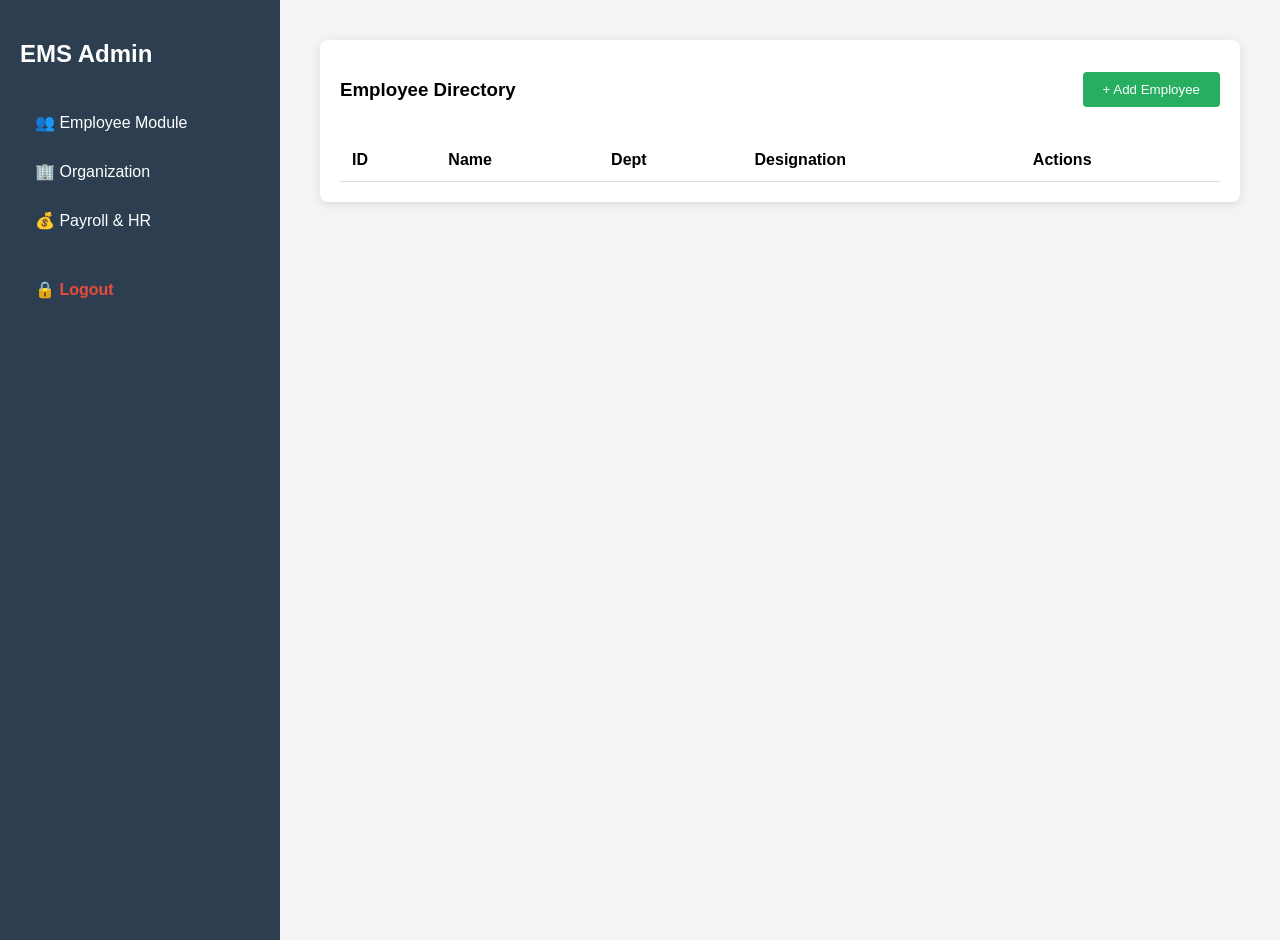
==== frontend/index.html @ 3d3186a7 "Merge pull request #3 from jibin123098/main added frontend modules" ====
<!DOCTYPE html>
<html lang="en">
<head>
    <meta charset="UTF-8">
    <title>Employee Management System</title>
    <link rel="stylesheet" href="style.css">
</head>
<body>
    <nav class="sidebar">
    <h2>EMS Admin</h2>
    <ul>
        <li onclick="showSection('employees')">👥 Employee Module</li>
        <li onclick="showSection('org')">🏢 Organization</li>
        <li onclick="showSection('payroll')">💰 Payroll & HR</li>
        <li onclick="logout()" style="margin-top: 20px; color: #e74c3c; font-weight: bold;">🔒 Logout</li>
    </ul>
</nav>

    <main>
        <section id="employees" class="content-section">
            <div class="header-row">
                <h3>Employee Directory</h3>
                <button class="add-btn" onclick="openModal()">+ Add Employee</button>
            </div>
            <table>
                <thead>
                    <tr>
                        <th>ID</th><th>Name</th><th>Dept</th><th>Designation</th><th>Actions</th>
                    </tr>
                </thead>
                <tbody id="emp-table-body"></tbody>
            </table>
        </section>

        <section id="org" class="content-section" style="display:none;">
            <h3>Department & Designations</h3>
            <div class="grid-container">
                <div class="card">
                    <h4>Departments</h4>
                    <ul id="dept-list"></ul>
                </div>
                <div class="card">
                    <h4>Job Titles</h4>
                    <ul id="desig-list"></ul>
                </div>
            </div>
        </section>

        <section id="payroll" class="content-section" style="display:none;">
            <h3>Payroll & Attendance Logs</h3>
            <div class="card">
                <p>Select Employee ID to view Salary Slips or Attendance:</p>
                <input type="number" id="search-id" placeholder="Enter Emp ID">
                <button onclick="fetchPayrollData()">View Records</button>
            </div>
            <div id="payroll-results"></div>
        </section>
    </main>

    <div id="modal-overlay" class="modal">
        <div class="modal-content">
            <span class="close" onclick="closeModal()">&times;</span>
            <h3>Register New Employee</h3>
            <form id="emp-form">
                <input type="number" id="emp-id" placeholder="Emp ID" required>
                <input type="text" id="emp-name" placeholder="Full Name" required>
                <input type="number" id="emp-age" placeholder="Age">
                <input type="text" id="emp-phone" placeholder="Phone">
                <select id="emp-dept"><option value="1">IT</option><option value="2">HR</option></select>
                <select id="emp-desig"><option value="101">Developer</option><option value="102">Manager</option></select>
                <button type="submit" class="save-btn">Save to Database</button>
            </form>
        </div>
    </div>

    <script src="script.js"></script>
</body>
</html>
---- frontend/style.css ----
:root { --dark: #2c3e50; --light: #ecf0f1; --green: #27ae60; --red: #e74c3c; }
body { font-family: sans-serif; margin: 0; display: flex; background: #f4f4f4; }

/* Sidebar */
.sidebar { width: 240px; height: 100vh; background: var(--dark); color: white; padding: 20px; }
.sidebar ul { list-style: none; padding: 0; margin-top: 30px; }
.sidebar li { padding: 15px; cursor: pointer; transition: 0.3s; border-radius: 5px; }
.sidebar li:hover { background: #34495e; }

/* Main Content */
main { flex: 1; padding: 40px; }
.content-section { background: white; padding: 20px; border-radius: 8px; box-shadow: 0 2px 10px rgba(0,0,0,0.1); }
.header-row { display: flex; justify-content: space-between; align-items: center; }

/* Table & UI */
table { width: 100%; border-collapse: collapse; margin-top: 20px; }
th, td { padding: 12px; border-bottom: 1px solid #ddd; text-align: left; }
.add-btn { background: var(--green); color: white; border: none; padding: 10px 20px; cursor: pointer; border-radius: 4px; }

/* Modal */
.modal { display: none; position: fixed; top: 0; left: 0; width: 100%; height: 100%; background: rgba(0,0,0,0.6); }
.modal-content { background: white; width: 350px; margin: 10% auto; padding: 25px; border-radius: 8px; }
.modal-content input, select { width: 100%; padding: 10px; margin: 8px 0; }
.save-btn { width: 100%; background: var(--dark); color: white; padding: 10px; border: none; cursor: pointer; }
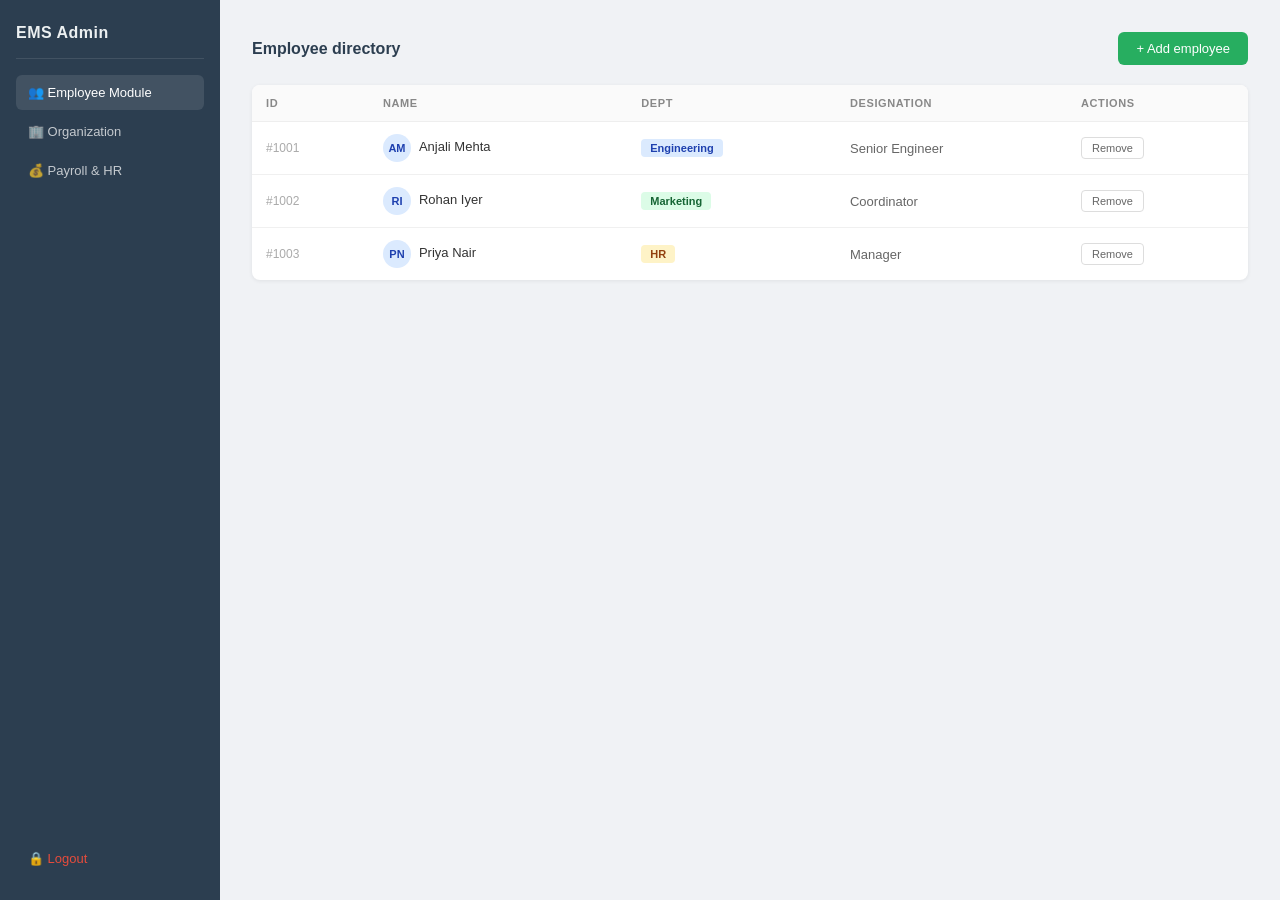
==== commit 7c354587: "connect frontend and backend" ====
--- a/frontend/index.html
+++ b/frontend/index.html
@@ -1,78 +1,98 @@
 <!DOCTYPE html>
 <html lang="en">
-<head>
-    <meta charset="UTF-8">
+  <head>
+    <meta charset="UTF-8" />
     <title>Employee Management System</title>
-    <link rel="stylesheet" href="style.css">
-</head>
-<body>
-    <nav class="sidebar">
-    <h2>EMS Admin</h2>
-    <ul>
-        <li onclick="showSection('employees')">👥 Employee Module</li>
-        <li onclick="showSection('org')">🏢 Organization</li>
-        <li onclick="showSection('payroll')">💰 Payroll & HR</li>
-        <li onclick="logout()" style="margin-top: 20px; color: #e74c3c; font-weight: bold;">🔒 Logout</li>
-    </ul>
-</nav>
+    <link rel="stylesheet" href="style.css" />
+  </head>
+  <body>
+    <div class="ems-wrap">
+      <nav class="sidebar">
+        <h2>EMS Admin</h2>
+        <ul>
+          <li class="active" onclick="showSection('employees', this)">&#x1F465; Employee Module</li>
+          <li onclick="showSection('org', this)">&#x1F3E2; Organization</li>
+          <li onclick="showSection('payroll', this)">&#x1F4B0; Payroll &amp; HR</li>
+          <li class="danger" onclick="alert('Logged out')">&#x1F512; Logout</li>
+        </ul>
+      </nav>
 
-    <main>
-        <section id="employees" class="content-section">
-            <div class="header-row">
-                <h3>Employee Directory</h3>
-                <button class="add-btn" onclick="openModal()">+ Add Employee</button>
-            </div>
-            <table>
-                <thead>
-                    <tr>
-                        <th>ID</th><th>Name</th><th>Dept</th><th>Designation</th><th>Actions</th>
-                    </tr>
-                </thead>
-                <tbody id="emp-table-body"></tbody>
-            </table>
+      <main>
+        <section id="employees" class="section active">
+          <div class="header-row">
+            <h3>Employee directory</h3>
+            <button class="add-btn" onclick="openModal()">+ Add employee</button>
+          </div>
+          <table>
+            <thead>
+              <tr>
+                <th>ID</th>
+                <th>Name</th>
+                <th>Dept</th>
+                <th>Designation</th>
+                <th>Actions</th>
+              </tr>
+            </thead>
+            <tbody id="emp-table-body"></tbody>
+          </table>
         </section>
 
-        <section id="org" class="content-section" style="display:none;">
-            <h3>Department & Designations</h3>
-            <div class="grid-container">
-                <div class="card">
-                    <h4>Departments</h4>
-                    <ul id="dept-list"></ul>
-                </div>
-                <div class="card">
-                    <h4>Job Titles</h4>
-                    <ul id="desig-list"></ul>
-                </div>
+        <section id="org" class="section">
+          <div class="header-row"><h3>Departments &amp; designations</h3></div>
+          <div class="grid-cards">
+            <div class="card">
+              <h4>Departments</h4>
+              <ul id="dept-list"></ul>
             </div>
+            <div class="card">
+              <h4>Job titles</h4>
+              <ul id="desig-list"></ul>
+            </div>
+          </div>
         </section>
 
-        <section id="payroll" class="content-section" style="display:none;">
-            <h3>Payroll & Attendance Logs</h3>
-            <div class="card">
-                <p>Select Employee ID to view Salary Slips or Attendance:</p>
-                <input type="number" id="search-id" placeholder="Enter Emp ID">
-                <button onclick="fetchPayrollData()">View Records</button>
+        <section id="payroll" class="section">
+          <div class="header-row"><h3>Payroll &amp; attendance logs</h3></div>
+            <p>Select Employee ID to view Salary Slips or Attendance:</p>
+            <div class="payroll-row">
+              <input type="number" id="search-id" placeholder="Enter Emp ID" />
+              <button onclick="fetchPayrollData()">View Records</button>
+              <button onclick="markAttendance()">Mark Attendance</button>
             </div>
-            <div id="payroll-results"></div>
+
+            <div class="payroll-row">
+              <input type="number" id="salary-amount" placeholder="Salary Amount" />
+              <button onclick="postSalary()">Post Salary</button>
+            </div>
+          </div>
+          <div id="payroll-results"></div>
         </section>
-    </main>
+      </main>
+    </div>
 
-    <div id="modal-overlay" class="modal">
-        <div class="modal-content">
-            <span class="close" onclick="closeModal()">&times;</span>
-            <h3>Register New Employee</h3>
-            <form id="emp-form">
-                <input type="number" id="emp-id" placeholder="Emp ID" required>
-                <input type="text" id="emp-name" placeholder="Full Name" required>
-                <input type="number" id="emp-age" placeholder="Age">
-                <input type="text" id="emp-phone" placeholder="Phone">
-                <select id="emp-dept"><option value="1">IT</option><option value="2">HR</option></select>
-                <select id="emp-desig"><option value="101">Developer</option><option value="102">Manager</option></select>
-                <button type="submit" class="save-btn">Save to Database</button>
-            </form>
+    <!-- Modal -->
+    <div id="modal-overlay" class="modal-bg">
+      <div class="modal-box">
+        <div class="modal-header">
+          <h3>Register new employee</h3>
+          <button class="close-btn" onclick="closeModal()">&#x2715;</button>
         </div>
+        <form id="emp-form" onsubmit="saveEmployee(event)">
+          <input type="number" id="emp-id" placeholder="Employee ID" required />
+          <input type="text" id="emp-name" placeholder="Full name" required />
+          <input type="number" id="emp-age" placeholder="Age" />
+          <input type="text" id="emp-phone" placeholder="Phone number" />
+          <select id="emp-dept">
+            
+          </select>
+          <select id="emp-desig">
+            
+          </select>
+          <button type="submit" class="save-btn">Save to database</button>
+        </form>
+      </div>
     </div>
 
     <script src="script.js"></script>
-</body>
+  </body>
 </html>
--- a/frontend/style.css
+++ b/frontend/style.css
@@ -1,24 +1,370 @@
-:root { --dark: #2c3e50; --light: #ecf0f1; --green: #27ae60; --red: #e74c3c; }
-body { font-family: sans-serif; margin: 0; display: flex; background: #f4f4f4; }
-
-/* Sidebar */
-.sidebar { width: 240px; height: 100vh; background: var(--dark); color: white; padding: 20px; }
-.sidebar ul { list-style: none; padding: 0; margin-top: 30px; }
-.sidebar li { padding: 15px; cursor: pointer; transition: 0.3s; border-radius: 5px; }
-.sidebar li:hover { background: #34495e; }
-
-/* Main Content */
-main { flex: 1; padding: 40px; }
-.content-section { background: white; padding: 20px; border-radius: 8px; box-shadow: 0 2px 10px rgba(0,0,0,0.1); }
-.header-row { display: flex; justify-content: space-between; align-items: center; }
-
-/* Table & UI */
-table { width: 100%; border-collapse: collapse; margin-top: 20px; }
-th, td { padding: 12px; border-bottom: 1px solid #ddd; text-align: left; }
-.add-btn { background: var(--green); color: white; border: none; padding: 10px 20px; cursor: pointer; border-radius: 4px; }
-
-/* Modal */
-.modal { display: none; position: fixed; top: 0; left: 0; width: 100%; height: 100%; background: rgba(0,0,0,0.6); }
-.modal-content { background: white; width: 350px; margin: 10% auto; padding: 25px; border-radius: 8px; }
-.modal-content input, select { width: 100%; padding: 10px; margin: 8px 0; }
-.save-btn { width: 100%; background: var(--dark); color: white; padding: 10px; border: none; cursor: pointer; }+*, *::before, *::after { box-sizing: border-box; margin: 0; padding: 0; }
+
+body {
+  font-family: sans-serif;
+  background: #f0f2f5;
+  min-height: 100vh;
+  display: flex;
+  align-items: stretch;
+}
+
+.ems-wrap {
+  display: flex;
+  width: 100%;
+  min-height: 100vh;
+}
+
+/* ── Sidebar ─────────────────────────────── */
+.sidebar {
+  width: 220px;
+  flex-shrink: 0;
+  background: #2c3e50;
+  color: white;
+  padding: 24px 16px;
+  display: flex;
+  flex-direction: column;
+}
+
+.sidebar h2 {
+  font-size: 16px;
+  font-weight: 600;
+  letter-spacing: 0.5px;
+  color: #ecf0f1;
+  padding-bottom: 16px;
+  border-bottom: 1px solid rgba(255,255,255,0.1);
+}
+
+.sidebar ul {
+  list-style: none;
+  margin-top: 16px;
+  display: flex;
+  flex-direction: column;
+  gap: 4px;
+  flex: 1;
+}
+
+.sidebar li {
+  padding: 10px 12px;
+  cursor: pointer;
+  border-radius: 6px;
+  font-size: 13px;
+  color: rgba(255,255,255,0.72);
+  display: flex;
+  align-items: center;
+  gap: 8px;
+  transition: background 0.18s, color 0.18s;
+}
+
+.sidebar li:hover,
+.sidebar li.active {
+  background: rgba(255,255,255,0.1);
+  color: #fff;
+}
+
+.sidebar li.danger {
+  color: #e74c3c;
+  margin-top: auto;
+}
+
+.sidebar li.danger:hover {
+  background: rgba(231,76,60,0.15);
+}
+
+/* ── Main ────────────────────────────────── */
+main {
+  flex: 1;
+  padding: 32px;
+  overflow-y: auto;
+}
+
+.section { display: none; }
+.section.active { display: block; }
+
+.header-row {
+  display: flex;
+  justify-content: space-between;
+  align-items: center;
+  margin-bottom: 20px;
+}
+
+.header-row h3 {
+  font-size: 16px;
+  font-weight: 600;
+  color: #2c3e50;
+}
+
+.add-btn {
+  background: #27ae60;
+  color: white;
+  border: none;
+  padding: 9px 18px;
+  cursor: pointer;
+  border-radius: 6px;
+  font-size: 13px;
+  font-weight: 500;
+  transition: opacity 0.18s;
+}
+
+.add-btn:hover { opacity: 0.88; }
+
+/* ── Table ───────────────────────────────── */
+table {
+  width: 100%;
+  border-collapse: collapse;
+  font-size: 13px;
+  background: white;
+  border-radius: 8px;
+  overflow: hidden;
+  box-shadow: 0 1px 4px rgba(0,0,0,0.07);
+}
+
+thead th {
+  text-align: left;
+  font-size: 11px;
+  font-weight: 600;
+  color: #888;
+  text-transform: uppercase;
+  letter-spacing: 0.6px;
+  padding: 12px 14px;
+  border-bottom: 1px solid #eee;
+  background: #fafafa;
+}
+
+tbody td {
+  padding: 12px 14px;
+  border-bottom: 1px solid #f0f0f0;
+  color: #333;
+  vertical-align: middle;
+}
+
+tbody tr:last-child td { border-bottom: none; }
+tbody tr:hover td { background: #f9fbff; }
+
+/* ── Avatar ──────────────────────────────── */
+.avatar {
+  width: 28px;
+  height: 28px;
+  border-radius: 50%;
+  background: #dbeafe;
+  color: #1e40af;
+  font-size: 11px;
+  font-weight: 600;
+  display: inline-flex;
+  align-items: center;
+  justify-content: center;
+  margin-right: 8px;
+  vertical-align: middle;
+}
+
+/* ── Badges ──────────────────────────────── */
+.badge {
+  display: inline-block;
+  padding: 3px 9px;
+  border-radius: 4px;
+  font-size: 11px;
+  font-weight: 600;
+}
+
+.badge-eng { background: #dbeafe; color: #1e40af; }
+.badge-mkt { background: #dcfce7; color: #166534; }
+.badge-hr  { background: #fef3c7; color: #92400e; }
+.badge-fin { background: #fce7f3; color: #9d174d; }
+
+/* ── Action buttons ──────────────────────── */
+.action-btn {
+  background: none;
+  border: 1px solid #ddd;
+  color: #666;
+  padding: 4px 10px;
+  border-radius: 4px;
+  font-size: 11px;
+  cursor: pointer;
+  margin-right: 4px;
+  transition: all 0.15s;
+}
+
+.action-btn:hover { background: #f5f5f5; color: #333; }
+.action-btn.del:hover { border-color: #e74c3c; color: #e74c3c; }
+
+/* ── Org grid ────────────────────────────── */
+.grid-cards {
+  display: grid;
+  grid-template-columns: 1fr 1fr;
+  gap: 16px;
+}
+
+.card {
+  background: white;
+  border: 1px solid #eee;
+  border-radius: 8px;
+  padding: 18px 20px;
+  box-shadow: 0 1px 4px rgba(0,0,0,0.06);
+}
+
+.card h4 {
+  font-size: 12px;
+  font-weight: 600;
+  color: #888;
+  text-transform: uppercase;
+  letter-spacing: 0.5px;
+  margin-bottom: 12px;
+}
+
+.card ul {
+  list-style: none;
+  display: flex;
+  flex-direction: column;
+  gap: 6px;
+}
+
+.card ul li {
+  font-size: 13px;
+  color: #333;
+  padding: 7px 10px;
+  border-radius: 5px;
+  background: #f8f9fa;
+}
+
+/* ── Payroll ─────────────────────────────── */
+.payroll-row {
+  display: flex;
+  gap: 10px;
+  margin-bottom: 20px;
+  align-items: center;
+}
+
+.payroll-row input {
+  padding: 9px 12px;
+  border: 1px solid #ddd;
+  border-radius: 6px;
+  font-size: 13px;
+  width: 180px;
+  outline: none;
+  transition: border-color 0.15s;
+}
+
+.payroll-row input:focus { border-color: #2c3e50; }
+
+.payroll-row button {
+  background: #2c3e50;
+  color: white;
+  border: none;
+  padding: 9px 18px;
+  border-radius: 6px;
+  font-size: 13px;
+  cursor: pointer;
+  transition: opacity 0.18s;
+}
+
+.payroll-row button:hover { opacity: 0.88; }
+
+.pay-row {
+  display: flex;
+  justify-content: space-between;
+  padding: 9px 0;
+  border-bottom: 1px solid #f0f0f0;
+  font-size: 13px;
+}
+
+.pay-row:last-child { border-bottom: none; }
+.pay-label { color: #888; }
+.pay-deduct { color: #e74c3c; }
+.pay-total { font-weight: 600; color: #2c3e50; }
+
+/* ── Modal ───────────────────────────────── */
+.modal-bg {
+  display: none;
+  position: fixed;
+  inset: 0;
+  background: rgba(0,0,0,0.45);
+  align-items: center;
+  justify-content: center;
+  z-index: 100;
+}
+
+.modal-bg.open { display: flex; }
+
+.modal-box {
+  background: white;
+  width: 340px;
+  border-radius: 10px;
+  padding: 24px;
+  box-shadow: 0 8px 32px rgba(0,0,0,0.18);
+}
+
+.modal-header {
+  display: flex;
+  justify-content: space-between;
+  align-items: center;
+  margin-bottom: 18px;
+}
+
+.modal-header h3 {
+  font-size: 15px;
+  font-weight: 600;
+  color: #2c3e50;
+}
+
+.close-btn {
+  background: none;
+  border: none;
+  font-size: 18px;
+  cursor: pointer;
+  color: #aaa;
+  line-height: 1;
+  transition: color 0.15s;
+}
+
+.close-btn:hover { color: #333; }
+
+.modal-box input,
+.modal-box select {
+  width: 100%;
+  padding: 9px 12px;
+  margin-bottom: 10px;
+  border: 1px solid #ddd;
+  border-radius: 6px;
+  font-size: 13px;
+  outline: none;
+  transition: border-color 0.15s;
+  background: white;
+  color: #333;
+}
+
+.modal-box input:focus,
+.modal-box select:focus { border-color: #2c3e50; }
+
+.save-btn {
+  width: 100%;
+  background: #2c3e50;
+  color: white;
+  padding: 10px;
+  border: none;
+  cursor: pointer;
+  border-radius: 6px;
+  font-size: 13px;
+  font-weight: 500;
+  margin-top: 4px;
+  transition: opacity 0.18s;
+}
+
+.save-btn:hover { opacity: 0.88; }
+
+
+/* ── Payroll status ──────────────────────────────────────────────────────────── */
+.attend-status {
+  display: inline-block;
+  padding: 2px 10px;
+  border-radius: 4px;
+  font-size: 11px;
+  font-weight: 600;
+}
+
+.attend-status.present { background: #dcfce7; color: #166534; }
+.attend-status.absent  { background: #fee2e2; color: #991b1b; }
+
+.pay-empty {
+  font-size: 13px;
+  color: #aaa;
+  padding: 6px 0;
+}
